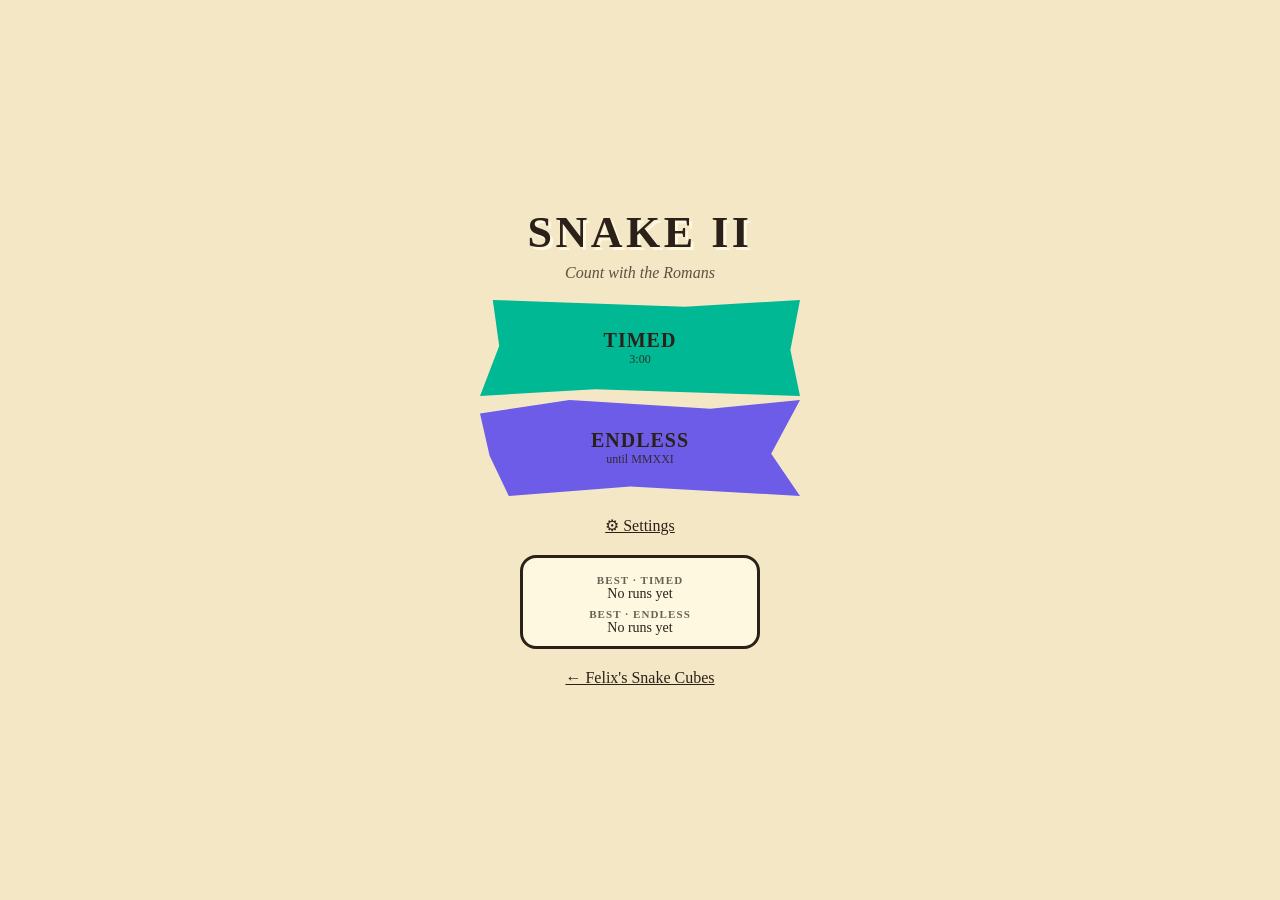
==== snake2/index.html @ 2defb8ee "Snake II: build M0-M5 from schematic_snake2.md A Roman-numeral grid snake in snake2/: the body spell" ====
<!doctype html>
<html lang="en">
<head>
  <meta charset="utf-8">
  <meta name="viewport" content="width=device-width, initial-scale=1, maximum-scale=1, user-scalable=no">
  <meta name="apple-mobile-web-app-capable" content="yes">
  <title>Snake II · Roman Numerals</title>
  <link rel="stylesheet" href="css/snake2.css">
</head>
<body>

<!-- ── Board and HUD (shown while playing) ── -->
<canvas id="board"></canvas>
<canvas id="minimap"></canvas>

<div id="hud" class="hud hidden">
  <div class="hud-left">
    <div class="hud-label" id="v-mode">TIMED</div>
    <div class="hud-numeral" id="v-numeral">I</div>
    <div class="hud-arabic hidden" id="v-arabic"></div>
  </div>
  <div class="hud-right">
    <div class="hud-timer" id="v-timer">3:00</div>
    <div class="hud-best">best <span id="v-best">I</span></div>
    <button class="hud-btn" id="btn-pause" aria-label="Pause">II</button>
  </div>
</div>

<div id="flash" class="flash hidden"></div>

<div id="dpad" class="dpad hidden" aria-label="Turn controls">
  <button class="dpad-btn dpad-up" data-dir="up" aria-label="Up">▲</button>
  <button class="dpad-btn dpad-left" data-dir="left" aria-label="Left">◀</button>
  <button class="dpad-btn dpad-right" data-dir="right" aria-label="Right">▶</button>
  <button class="dpad-btn dpad-down" data-dir="down" aria-label="Down">▼</button>
</div>

<!-- ── Start menu ── -->
<section id="s-menu" class="screen hidden">
  <h1 class="title">SNAKE II</h1>
  <p class="subtitle">Count with the Romans</p>
  <div class="stone-wall menu-wall">
    <button class="stone s1" id="btn-timed" style="--c:#00b894">TIMED<br><small>3:00</small></button>
    <button class="stone s2" id="btn-endless" style="--c:#6c5ce7">ENDLESS<br><small>until MMXXI</small></button>
  </div>
  <button class="link-btn" id="btn-settings">⚙ Settings</button>
  <div class="best-box">
    <div class="best-title">Best · timed</div>
    <div id="best-timed" class="best-list"></div>
    <div class="best-title">Best · endless</div>
    <div id="best-endless" class="best-list"></div>
  </div>
  <a class="link-btn" href="../index.html">← Felix's Snake Cubes</a>
</section>

<!-- ── Settings ── -->
<section id="s-settings" class="screen hidden">
  <h2 class="title small">Settings</h2>
  <label class="row"><span>Show numbers</span><input type="checkbox" id="set-numbers"></label>
  <div class="row col">
    <span>Snack set</span>
    <div class="seg">
      <button data-snack="classic">Classic</button>
      <button data-snack="extended">Extended</button>
      <button data-snack="imperial">Imperial</button>
    </div>
    <small class="hint">Classic is I · V · X. Extended and Imperial add bigger coins, so Endless is quicker.</small>
  </div>
  <label class="row"><span>Music</span><input type="checkbox" id="set-music"></label>
  <label class="row"><span>Start-of-round hint</span><input type="checkbox" id="set-hint"></label>
  <button class="link-btn" id="btn-settings-back">← Back</button>
</section>

<!-- ── Countdown ── -->
<section id="s-count" class="screen overlay hidden">
  <div id="count-text" class="count-text">III</div>
</section>

<!-- ── Pause ── -->
<section id="s-pause" class="screen overlay hidden">
  <h2 class="title small">Paused</h2>
  <button class="stone s3" id="btn-resume">RESUME</button>
  <button class="link-btn" id="btn-quit">Quit to menu</button>
</section>

<!-- ── Game over / win ── -->
<section id="s-over" class="screen overlay hidden">
  <div class="wreath hidden" id="over-wreath">🏛</div>
  <h2 class="title small" id="over-title">GAME OVER</h2>
  <div class="over-score" id="over-score"></div>
  <div class="over-detail" id="over-detail"></div>
  <div class="over-best" id="over-best"></div>
  <button class="stone s2" id="btn-again">PLAY AGAIN</button>
  <button class="link-btn" id="btn-menu">Menu</button>
</section>

<!-- ── Load check: every file the page needs (plan section 19, M0) ── -->
<div id="load-error" class="load-error hidden"></div>
<script>
  // Shown only if a script failed to load or a global is missing.
  window.addEventListener('DOMContentLoaded', function () {
    var needed = ['CFG2', 'toRoman', 'createGame', 'stepGame', 'renderBoard', 'updateCamera', 'installInput', 'loadSettings', 'MUS'];
    var missing = needed.filter(function (name) {
      try { return eval('typeof ' + name) === 'undefined'; } catch (e) { return true; }
    });
    if (missing.length) {
      var box = document.getElementById('load-error');
      box.textContent = 'Snake II could not start. Missing: ' + missing.join(', ') +
        '. Check that js/ and ../js/music.js are next to this page, and serve it over http (not file://).';
      box.classList.remove('hidden');
    }
  });
</script>

<script src="js/config.js"></script>
<script src="js/roman.js"></script>
<script src="js/grid.js"></script>
<script src="js/snake.js"></script>
<script src="js/rules.js"></script>
<script src="js/bots.js"></script>
<script src="js/game.js"></script>
<script src="js/camera.js"></script>
<script src="js/render.js"></script>
<script src="js/input.js"></script>
<script src="js/ui.js"></script>
<script src="../js/music.js"></script>
<script src="js/main.js"></script>
</body>
</html>
---- snake2/css/snake2.css ----
/* ════════════════════════════════════════════════════════════════════
   SNAKE II — cartoon styles. Masonry stones copied from the main menu
   (ShimmyCane/Index "Polygonal Masonry").
   ════════════════════════════════════════════════════════════════════ */
:root {
  --ink: #2b2118;
  --paper: #f4e7c5;
  --paper-deep: #e6d4a6;
  --stone: #8c8273;
  --gold: #d4a017;
}
* { box-sizing: border-box; }
html, body { margin: 0; height: 100%; overflow: hidden; background: var(--paper); color: var(--ink);
  font-family: Georgia, 'Times New Roman', serif; touch-action: none; user-select: none; -webkit-user-select: none; }
.hidden { display: none !important; }

canvas#board { position: fixed; inset: 0; width: 100%; height: 100%; display: block; }
canvas#minimap { position: fixed; left: 10px; bottom: 10px; border: 3px solid var(--ink); border-radius: 10px;
  background: var(--paper); box-shadow: 0 4px 0 rgba(43,33,24,.35); }

/* ── HUD ── */
.hud { position: fixed; top: 0; left: 0; right: 0; display: flex; justify-content: space-between; align-items: flex-start;
  padding: 10px 12px; pointer-events: none; }
.hud-left, .hud-right { display: flex; flex-direction: column; gap: 2px; }
.hud-right { align-items: flex-end; }
.hud-label { font-weight: bold; letter-spacing: .15em; font-size: 11px; color: var(--ink); opacity: .7; }
.hud-numeral { font-size: 40px; font-weight: bold; line-height: 1; text-shadow: 2px 2px 0 #fff8e1; }
.hud-arabic { font-size: 14px; opacity: .8; }
.hud-timer { font-size: 22px; font-weight: bold; background: #fff8e1; border: 3px solid var(--ink); border-radius: 12px; padding: 2px 10px; }
.hud-best { font-size: 12px; margin-top: 4px; }
.hud-btn { pointer-events: auto; margin-top: 6px; width: 40px; height: 40px; border-radius: 50%; border: 3px solid var(--ink);
  background: #fff8e1; font-weight: bold; font-size: 14px; cursor: pointer; }

.flash { position: fixed; top: 34%; left: 50%; transform: translateX(-50%); background: var(--ink); color: #fff8e1;
  padding: 8px 16px; border-radius: 14px; font-weight: bold; pointer-events: none; white-space: nowrap; }

/* ── D-pad ── */
.dpad { position: fixed; right: 14px; bottom: 14px; width: 150px; height: 150px; }
.dpad-btn { position: absolute; width: 50px; height: 50px; border-radius: 14px; border: 3px solid var(--ink);
  background: #fff8e1; font-size: 18px; box-shadow: 0 4px 0 rgba(43,33,24,.35); cursor: pointer; }
.dpad-btn:active { transform: translateY(2px); box-shadow: none; }
.dpad-up { left: 50px; top: 0; }
.dpad-left { left: 0; top: 50px; }
.dpad-right { left: 100px; top: 50px; }
.dpad-down { left: 50px; top: 100px; }

/* ── Screens ── */
.screen { position: fixed; inset: 0; display: flex; flex-direction: column; align-items: center; justify-content: center;
  gap: 14px; padding: 20px; background: var(--paper); z-index: 10; text-align: center; overflow-y: auto; }
.screen.overlay { background: rgba(244,231,197,.92); }
.title { font-size: 44px; margin: 0; letter-spacing: .08em; text-shadow: 3px 3px 0 #fff8e1; }
.title.small { font-size: 28px; }
.subtitle { margin: -8px 0 4px; font-style: italic; opacity: .75; }
.link-btn { background: none; border: none; color: var(--ink); font: inherit; text-decoration: underline; cursor: pointer; padding: 6px; }

/* ── Masonry stones ── */
.stone-wall { display: grid; grid-template-columns: 1fr 1fr; grid-auto-rows: 88px; gap: 4px; width: 100%; max-width: 320px; }
.stone-wall.menu-wall { grid-template-columns: 1fr; grid-auto-rows: 96px; }
.stone { display: flex; flex-direction: column; align-items: center; justify-content: center; padding: 8px; border: none;
  background: var(--c, #888); color: var(--ink); font: inherit; font-weight: bold; font-size: 20px; letter-spacing: .05em;
  cursor: pointer; clip-path: var(--stone); transition: transform .15s ease, filter .15s ease; }
.stone small { font-size: 12px; font-weight: normal; opacity: .85; letter-spacing: 0; }
.stone:hover, .stone:focus-visible { transform: scale(1.03); filter: brightness(1.05); outline: none; }
.stone:active { transform: scale(.97); }
.stone.s1 { --stone: polygon(4% 0, 64% 7%, 100% 0, 97% 52%, 100% 100%, 36% 93%, 0 100%, 6% 48%); }
.stone.s2 { --stone: polygon(0 14%, 28% 0, 72% 9%, 100% 0, 91% 56%, 100% 100%, 47% 90%, 9% 100%, 3% 58%); }
.stone.s3 { --stone: polygon(12% 0, 88% 4%, 100% 40%, 82% 100%, 18% 95%, 0 58%); }
.stone.s4 { --stone: polygon(0 6%, 46% 0, 100% 12%, 93% 68%, 100% 100%, 54% 86%, 7% 100%, 2% 44%); }
#btn-resume { --c: #f7c948; min-width: 220px; padding: 14px; }
#btn-again { --c: #6c5ce7; color: #fff; min-width: 220px; padding: 14px; }
#btn-menu { }

/* ── Menu extras ── */
.best-box { background: #fff8e1; border: 3px solid var(--ink); border-radius: 16px; padding: 10px 16px; min-width: 240px; font-size: 14px; }
.best-title { font-weight: bold; letter-spacing: .1em; font-size: 11px; text-transform: uppercase; margin-top: 6px; opacity: .7; }
.best-list div { padding: 1px 0; }

/* ── Settings ── */
.row { display: flex; align-items: center; justify-content: space-between; gap: 12px; width: 100%; max-width: 340px;
  background: #fff8e1; border: 3px solid var(--ink); border-radius: 14px; padding: 10px 14px; font-size: 16px; }
.row.col { flex-direction: column; align-items: stretch; gap: 8px; }
.row input[type=checkbox] { width: 22px; height: 22px; accent-color: var(--ink); }
.seg { display: flex; gap: 6px; }
.seg button { flex: 1; padding: 8px 4px; border: 3px solid var(--ink); border-radius: 12px; background: #fff; font: inherit; font-weight: bold; cursor: pointer; }
.seg button.active { background: var(--gold); color: #fff; }
.hint { font-size: 12px; opacity: .75; }

/* ── Countdown ── */
.count-text { font-size: 96px; font-weight: bold; text-shadow: 4px 4px 0 #fff8e1, 0 6px 0 rgba(43,33,24,.25); }

/* ── Game over ── */
.over-score { font-size: 56px; font-weight: bold; }
.over-detail { font-size: 16px; opacity: .8; }
.over-best { font-size: 14px; background: #fff8e1; border: 3px solid var(--ink); border-radius: 14px; padding: 8px 14px; }
.wreath { font-size: 64px; }

.load-error { position: fixed; inset: 0; background: #2b2118; color: #fff8e1; padding: 24px; display: flex;
  align-items: center; justify-content: center; text-align: center; z-index: 99; font-family: system-ui, sans-serif; }

@media (max-width: 420px) {
  .hud-numeral { font-size: 32px; }
  .stone-wall { grid-auto-rows: 74px; }
}
@media (prefers-reduced-motion: reduce) { .stone { transition: none; } }
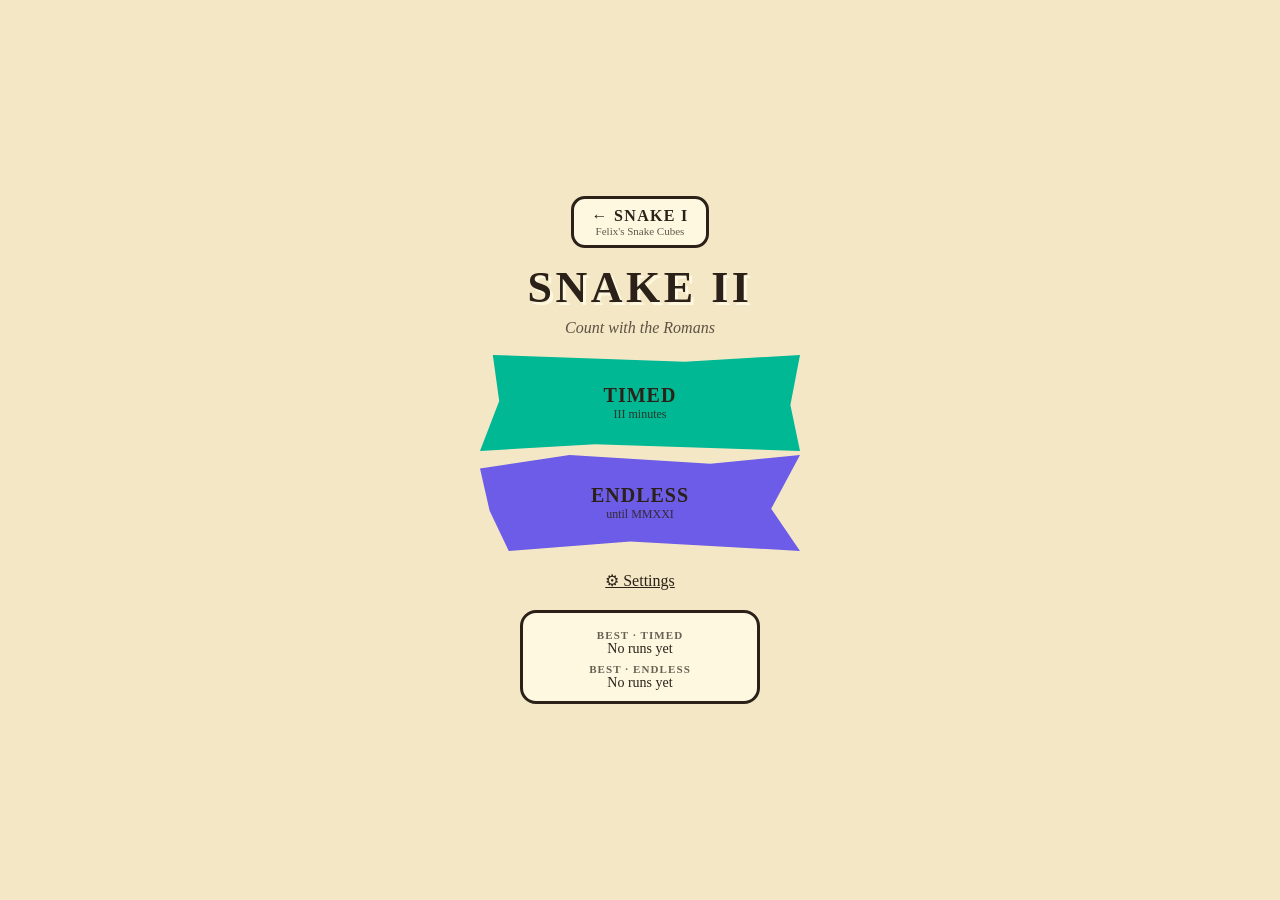
==== commit a1888f09: "Snake II: bigger fixed cells, rival setting, crash shatter, Roman clock From the first iPhone test: " ====
--- a/snake2/index.html
+++ b/snake2/index.html
@@ -2,7 +2,7 @@
 <html lang="en">
 <head>
   <meta charset="utf-8">
-  <meta name="viewport" content="width=device-width, initial-scale=1, maximum-scale=1, user-scalable=no">
+  <meta name="viewport" content="width=device-width, initial-scale=1, maximum-scale=1, user-scalable=no, viewport-fit=cover">
   <meta name="apple-mobile-web-app-capable" content="yes">
   <title>Snake II · Roman Numerals</title>
   <link rel="stylesheet" href="css/snake2.css">
@@ -20,7 +20,7 @@
     <div class="hud-arabic hidden" id="v-arabic"></div>
   </div>
   <div class="hud-right">
-    <div class="hud-timer" id="v-timer">3:00</div>
+    <div class="hud-timer" id="v-timer">III:N</div>
     <div class="hud-best">best <span id="v-best">I</span></div>
     <button class="hud-btn" id="btn-pause" aria-label="Pause">II</button>
   </div>
@@ -29,18 +29,19 @@
 <div id="flash" class="flash hidden"></div>
 
 <div id="dpad" class="dpad hidden" aria-label="Turn controls">
-  <button class="dpad-btn dpad-up" data-dir="up" aria-label="Up">▲</button>
-  <button class="dpad-btn dpad-left" data-dir="left" aria-label="Left">◀</button>
-  <button class="dpad-btn dpad-right" data-dir="right" aria-label="Right">▶</button>
-  <button class="dpad-btn dpad-down" data-dir="down" aria-label="Down">▼</button>
+  <button class="dpad-btn dpad-up" data-dir="up" aria-label="Up (W)">▲<span class="k">W</span></button>
+  <button class="dpad-btn dpad-left" data-dir="left" aria-label="Left (A)">◀<span class="k">A</span></button>
+  <button class="dpad-btn dpad-right" data-dir="right" aria-label="Right (D)">▶<span class="k">D</span></button>
+  <button class="dpad-btn dpad-down" data-dir="down" aria-label="Down (S)">▼<span class="k">S</span></button>
 </div>
 
 <!-- ── Start menu ── -->
 <section id="s-menu" class="screen hidden">
+  <a class="snake1" href="../index.html">← SNAKE I<small>Felix's Snake Cubes</small></a>
   <h1 class="title">SNAKE II</h1>
   <p class="subtitle">Count with the Romans</p>
   <div class="stone-wall menu-wall">
-    <button class="stone s1" id="btn-timed" style="--c:#00b894">TIMED<br><small>3:00</small></button>
+    <button class="stone s1" id="btn-timed" style="--c:#00b894">TIMED<br><small>III minutes</small></button>
     <button class="stone s2" id="btn-endless" style="--c:#6c5ce7">ENDLESS<br><small>until MMXXI</small></button>
   </div>
   <button class="link-btn" id="btn-settings">⚙ Settings</button>
@@ -50,7 +51,6 @@
     <div class="best-title">Best · endless</div>
     <div id="best-endless" class="best-list"></div>
   </div>
-  <a class="link-btn" href="../index.html">← Felix's Snake Cubes</a>
 </section>
 
 <!-- ── Settings ── -->
@@ -65,6 +65,14 @@
       <button data-snack="imperial">Imperial</button>
     </div>
     <small class="hint">Classic is I · V · X. Extended and Imperial add bigger coins, so Endless is quicker.</small>
+  </div>
+  <div class="row">
+    <span>Rival snakes</span>
+    <div class="stepper">
+      <button id="bots-minus" aria-label="Fewer rivals">−</button>
+      <span id="bots-val" class="stepper-val">III</span>
+      <button id="bots-plus" aria-label="More rivals">+</button>
+    </div>
   </div>
   <label class="row"><span>Music</span><input type="checkbox" id="set-music"></label>
   <label class="row"><span>Start-of-round hint</span><input type="checkbox" id="set-hint"></label>
@@ -81,6 +89,7 @@
   <h2 class="title small">Paused</h2>
   <button class="stone s3" id="btn-resume">RESUME</button>
   <button class="link-btn" id="btn-quit">Quit to menu</button>
+  <a class="link-btn" href="../index.html">← Snake I</a>
 </section>
 
 <!-- ── Game over / win ── -->
--- a/snake2/css/snake2.css
+++ b/snake2/css/snake2.css
@@ -15,12 +15,12 @@
 .hidden { display: none !important; }
 
 canvas#board { position: fixed; inset: 0; width: 100%; height: 100%; display: block; }
-canvas#minimap { position: fixed; left: 10px; bottom: 10px; border: 3px solid var(--ink); border-radius: 10px;
+canvas#minimap { position: fixed; right: calc(10px + env(safe-area-inset-right)); bottom: calc(10px + env(safe-area-inset-bottom)); border: 3px solid var(--ink); border-radius: 10px;
   background: var(--paper); box-shadow: 0 4px 0 rgba(43,33,24,.35); }
 
 /* ── HUD ── */
 .hud { position: fixed; top: 0; left: 0; right: 0; display: flex; justify-content: space-between; align-items: flex-start;
-  padding: 10px 12px; pointer-events: none; }
+  padding: calc(10px + env(safe-area-inset-top)) calc(12px + env(safe-area-inset-right)) 10px calc(12px + env(safe-area-inset-left)); pointer-events: none; }
 .hud-left, .hud-right { display: flex; flex-direction: column; gap: 2px; }
 .hud-right { align-items: flex-end; }
 .hud-label { font-weight: bold; letter-spacing: .15em; font-size: 11px; color: var(--ink); opacity: .7; }
@@ -35,10 +35,13 @@
   padding: 8px 16px; border-radius: 14px; font-weight: bold; pointer-events: none; white-space: nowrap; }
 
 /* ── D-pad ── */
-.dpad { position: fixed; right: 14px; bottom: 14px; width: 150px; height: 150px; }
+/* Lower left, laid out like W A S D. The lower right stays free for skill buttons later. */
+.dpad { position: fixed; left: calc(14px + env(safe-area-inset-left)); bottom: calc(14px + env(safe-area-inset-bottom)); width: 150px; height: 150px; }
 .dpad-btn { position: absolute; width: 50px; height: 50px; border-radius: 14px; border: 3px solid var(--ink);
   background: #fff8e1; font-size: 18px; box-shadow: 0 4px 0 rgba(43,33,24,.35); cursor: pointer; }
 .dpad-btn:active { transform: translateY(2px); box-shadow: none; }
+.dpad-btn { position: absolute; display: flex; align-items: center; justify-content: center; }
+.dpad-btn .k { position: absolute; top: 2px; right: 5px; font-size: 10px; font-weight: bold; opacity: .55; }
 .dpad-up { left: 50px; top: 0; }
 .dpad-left { left: 0; top: 50px; }
 .dpad-right { left: 100px; top: 50px; }
@@ -102,3 +105,18 @@
   .stone-wall { grid-auto-rows: 74px; }
 }
 @media (prefers-reduced-motion: reduce) { .stone { transition: none; } }
+
+/* ── Way back to Snake I ── */
+.snake1 { display: inline-flex; flex-direction: column; align-items: center; padding: 8px 18px; background: #fff8e1;
+  border: 3px solid var(--ink); border-radius: 14px; color: var(--ink); text-decoration: none; font-weight: bold; letter-spacing: .08em; }
+.snake1 small { font-weight: normal; font-size: 11px; letter-spacing: 0; opacity: .75; }
+
+/* ── Rival snakes stepper ── */
+.stepper { display: flex; align-items: center; gap: 10px; }
+.stepper button { width: 36px; height: 36px; border-radius: 50%; border: 3px solid var(--ink); background: #fff; font: inherit; font-weight: bold; font-size: 20px; cursor: pointer; }
+.stepper-val { min-width: 56px; text-align: center; font-weight: bold; font-size: 18px; }
+
+/* ── The end screen fades in over the broken-apart board ── */
+#s-over.fade-in { animation: s2fade 700ms ease both; }
+@keyframes s2fade { from { opacity: 0; } to { opacity: 1; } }
+@media (prefers-reduced-motion: reduce) { #s-over.fade-in { animation: none; } }
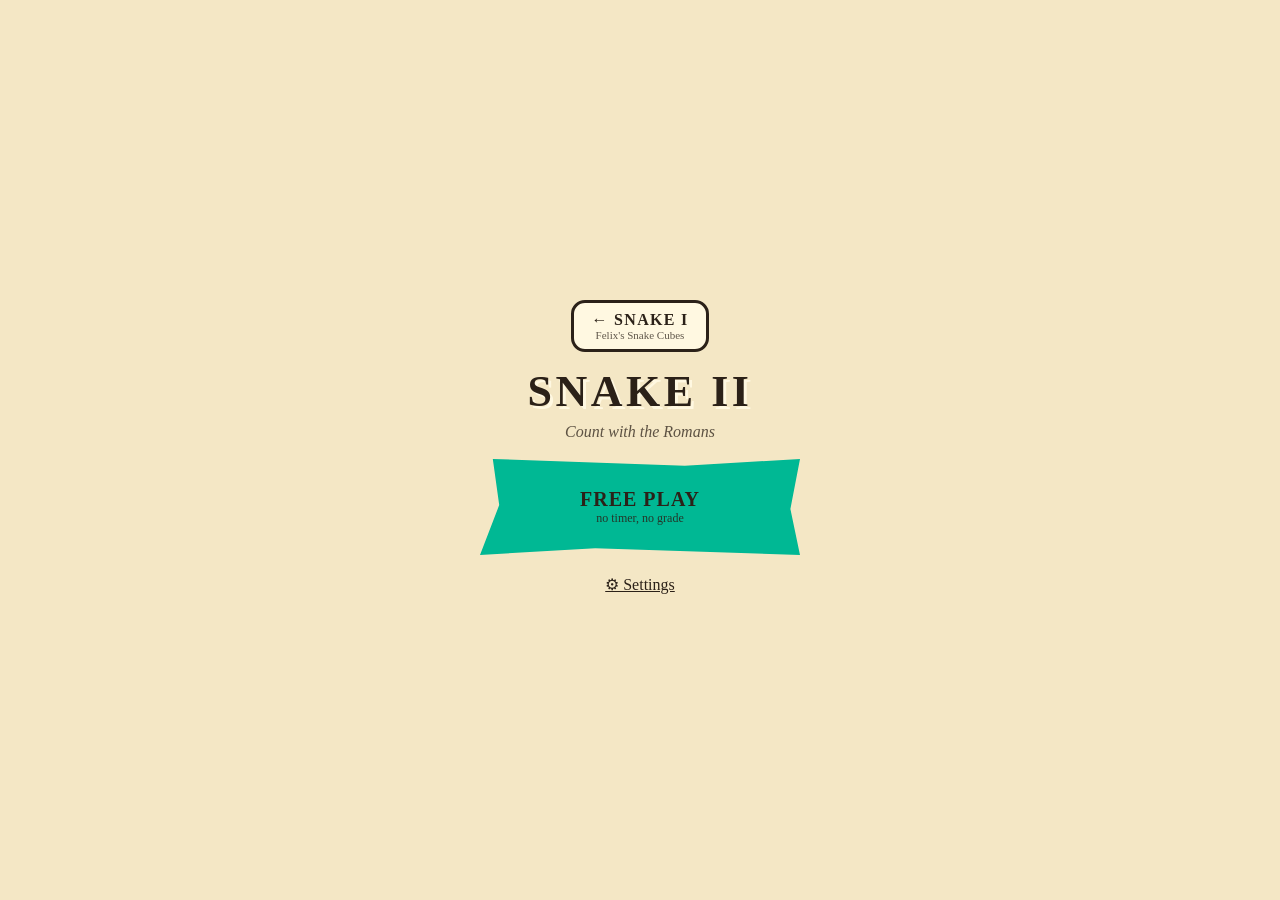
==== commit 8726b307: "Snake II: FreePlay only, corner stick and tap to steer - Drop Timed and Endless, the MMXXI win, best" ====
--- a/snake2/index.html
+++ b/snake2/index.html
@@ -15,24 +15,20 @@
 
 <div id="hud" class="hud hidden">
   <div class="hud-left">
-    <div class="hud-label" id="v-mode">TIMED</div>
+    <div class="hud-label">FREE PLAY</div>
     <div class="hud-numeral" id="v-numeral">I</div>
     <div class="hud-arabic hidden" id="v-arabic"></div>
   </div>
   <div class="hud-right">
-    <div class="hud-timer" id="v-timer">III:N</div>
-    <div class="hud-best">best <span id="v-best">I</span></div>
     <button class="hud-btn" id="btn-pause" aria-label="Pause">II</button>
   </div>
 </div>
 
 <div id="flash" class="flash hidden"></div>
 
-<div id="dpad" class="dpad hidden" aria-label="Turn controls">
-  <button class="dpad-btn dpad-up" data-dir="up" aria-label="Up (W)">▲<span class="k">W</span></button>
-  <button class="dpad-btn dpad-left" data-dir="left" aria-label="Left (A)">◀<span class="k">A</span></button>
-  <button class="dpad-btn dpad-right" data-dir="right" aria-label="Right (D)">▶<span class="k">D</span></button>
-  <button class="dpad-btn dpad-down" data-dir="down" aria-label="Down (S)">▼<span class="k">S</span></button>
+<!-- Corner stick: push it and Felix turns toward the bigger axis -->
+<div id="stick" class="stick hidden" role="application" aria-label="Turn stick">
+  <div class="joy-knob"></div>
 </div>
 
 <!-- ── Start menu ── -->
@@ -41,16 +37,9 @@
   <h1 class="title">SNAKE II</h1>
   <p class="subtitle">Count with the Romans</p>
   <div class="stone-wall menu-wall">
-    <button class="stone s1" id="btn-timed" style="--c:#00b894">TIMED<br><small>III minutes</small></button>
-    <button class="stone s2" id="btn-endless" style="--c:#6c5ce7">ENDLESS<br><small>until MMXXI</small></button>
+    <button class="stone s1" id="btn-free" style="--c:#00b894">FREE PLAY<br><small>no timer, no grade</small></button>
   </div>
   <button class="link-btn" id="btn-settings">⚙ Settings</button>
-  <div class="best-box">
-    <div class="best-title">Best · timed</div>
-    <div id="best-timed" class="best-list"></div>
-    <div class="best-title">Best · endless</div>
-    <div id="best-endless" class="best-list"></div>
-  </div>
 </section>
 
 <!-- ── Settings ── -->
@@ -64,7 +53,7 @@
       <button data-snack="extended">Extended</button>
       <button data-snack="imperial">Imperial</button>
     </div>
-    <small class="hint">Classic is I · V · X. Extended and Imperial add bigger coins, so Endless is quicker.</small>
+    <small class="hint">Classic is I · V · X. Extended and Imperial add bigger coins, so Felix grows faster.</small>
   </div>
   <div class="row">
     <span>Rival snakes</span>
@@ -92,13 +81,10 @@
   <a class="link-btn" href="../index.html">← Snake I</a>
 </section>
 
-<!-- ── Game over / win ── -->
+<!-- ── Game over ── -->
 <section id="s-over" class="screen overlay hidden">
-  <div class="wreath hidden" id="over-wreath">🏛</div>
-  <h2 class="title small" id="over-title">GAME OVER</h2>
+  <h2 class="title small" id="over-title">CRASH!</h2>
   <div class="over-score" id="over-score"></div>
-  <div class="over-detail" id="over-detail"></div>
-  <div class="over-best" id="over-best"></div>
   <button class="stone s2" id="btn-again">PLAY AGAIN</button>
   <button class="link-btn" id="btn-menu">Menu</button>
 </section>
@@ -108,7 +94,7 @@
 <script>
   // Shown only if a script failed to load or a global is missing.
   window.addEventListener('DOMContentLoaded', function () {
-    var needed = ['CFG2', 'toRoman', 'createGame', 'stepGame', 'renderBoard', 'updateCamera', 'installInput', 'loadSettings', 'MUS'];
+    var needed = ['CFG2', 'toRoman', 'createGame', 'stepGame', 'renderBoard', 'updateCamera', 'installInput', 'directionFromOffset', 'loadSettings', 'MUS'];
     var missing = needed.filter(function (name) {
       try { return eval('typeof ' + name) === 'undefined'; } catch (e) { return true; }
     });
--- a/snake2/css/snake2.css
+++ b/snake2/css/snake2.css
@@ -26,26 +26,22 @@
 .hud-label { font-weight: bold; letter-spacing: .15em; font-size: 11px; color: var(--ink); opacity: .7; }
 .hud-numeral { font-size: 40px; font-weight: bold; line-height: 1; text-shadow: 2px 2px 0 #fff8e1; }
 .hud-arabic { font-size: 14px; opacity: .8; }
-.hud-timer { font-size: 22px; font-weight: bold; background: #fff8e1; border: 3px solid var(--ink); border-radius: 12px; padding: 2px 10px; }
-.hud-best { font-size: 12px; margin-top: 4px; }
 .hud-btn { pointer-events: auto; margin-top: 6px; width: 40px; height: 40px; border-radius: 50%; border: 3px solid var(--ink);
   background: #fff8e1; font-weight: bold; font-size: 14px; cursor: pointer; }
 
 .flash { position: fixed; top: 34%; left: 50%; transform: translateX(-50%); background: var(--ink); color: #fff8e1;
   padding: 8px 16px; border-radius: 14px; font-weight: bold; pointer-events: none; white-space: nowrap; }
 
-/* ── D-pad ── */
-/* Lower left, laid out like W A S D. The lower right stays free for skill buttons later. */
-.dpad { position: fixed; left: calc(14px + env(safe-area-inset-left)); bottom: calc(14px + env(safe-area-inset-bottom)); width: 150px; height: 150px; }
-.dpad-btn { position: absolute; width: 50px; height: 50px; border-radius: 14px; border: 3px solid var(--ink);
-  background: #fff8e1; font-size: 18px; box-shadow: 0 4px 0 rgba(43,33,24,.35); cursor: pointer; }
-.dpad-btn:active { transform: translateY(2px); box-shadow: none; }
-.dpad-btn { position: absolute; display: flex; align-items: center; justify-content: center; }
-.dpad-btn .k { position: absolute; top: 2px; right: 5px; font-size: 10px; font-weight: bold; opacity: .55; }
-.dpad-up { left: 50px; top: 0; }
-.dpad-left { left: 0; top: 50px; }
-.dpad-right { left: 100px; top: 50px; }
-.dpad-down { left: 50px; top: 100px; }
+/* ── Corner stick (lower left): push it and Felix turns toward the bigger axis ── */
+.stick { position: fixed; left: calc(14px + env(safe-area-inset-left)); bottom: calc(14px + env(safe-area-inset-bottom));
+  width: 150px; height: 150px; border-radius: 50%; border: 3px solid var(--ink); background: rgba(255,248,225,.85);
+  box-shadow: 0 4px 0 rgba(43,33,24,.35); touch-action: none; user-select: none; -webkit-user-select: none; }
+.joy-knob { position: absolute; left: 50%; top: 50%; width: 64px; height: 64px; border-radius: 50%;
+  border: 3px solid var(--ink); background: #fff8e1; box-shadow: 0 3px 0 rgba(43,33,24,.35);
+  transform: translate(-50%, -50%); pointer-events: none; }
+
+/* Taps and swipes on the board belong to the game, not to the browser's scroll or zoom */
+#board { touch-action: none; }
 
 /* ── Screens ── */
 .screen { position: fixed; inset: 0; display: flex; flex-direction: column; align-items: center; justify-content: center;
@@ -74,9 +70,6 @@
 #btn-menu { }
 
 /* ── Menu extras ── */
-.best-box { background: #fff8e1; border: 3px solid var(--ink); border-radius: 16px; padding: 10px 16px; min-width: 240px; font-size: 14px; }
-.best-title { font-weight: bold; letter-spacing: .1em; font-size: 11px; text-transform: uppercase; margin-top: 6px; opacity: .7; }
-.best-list div { padding: 1px 0; }
 
 /* ── Settings ── */
 .row { display: flex; align-items: center; justify-content: space-between; gap: 12px; width: 100%; max-width: 340px;
@@ -93,9 +86,6 @@
 
 /* ── Game over ── */
 .over-score { font-size: 56px; font-weight: bold; }
-.over-detail { font-size: 16px; opacity: .8; }
-.over-best { font-size: 14px; background: #fff8e1; border: 3px solid var(--ink); border-radius: 14px; padding: 8px 14px; }
-.wreath { font-size: 64px; }
 
 .load-error { position: fixed; inset: 0; background: #2b2118; color: #fff8e1; padding: 24px; display: flex;
   align-items: center; justify-content: center; text-align: center; z-index: 99; font-family: system-ui, sans-serif; }
